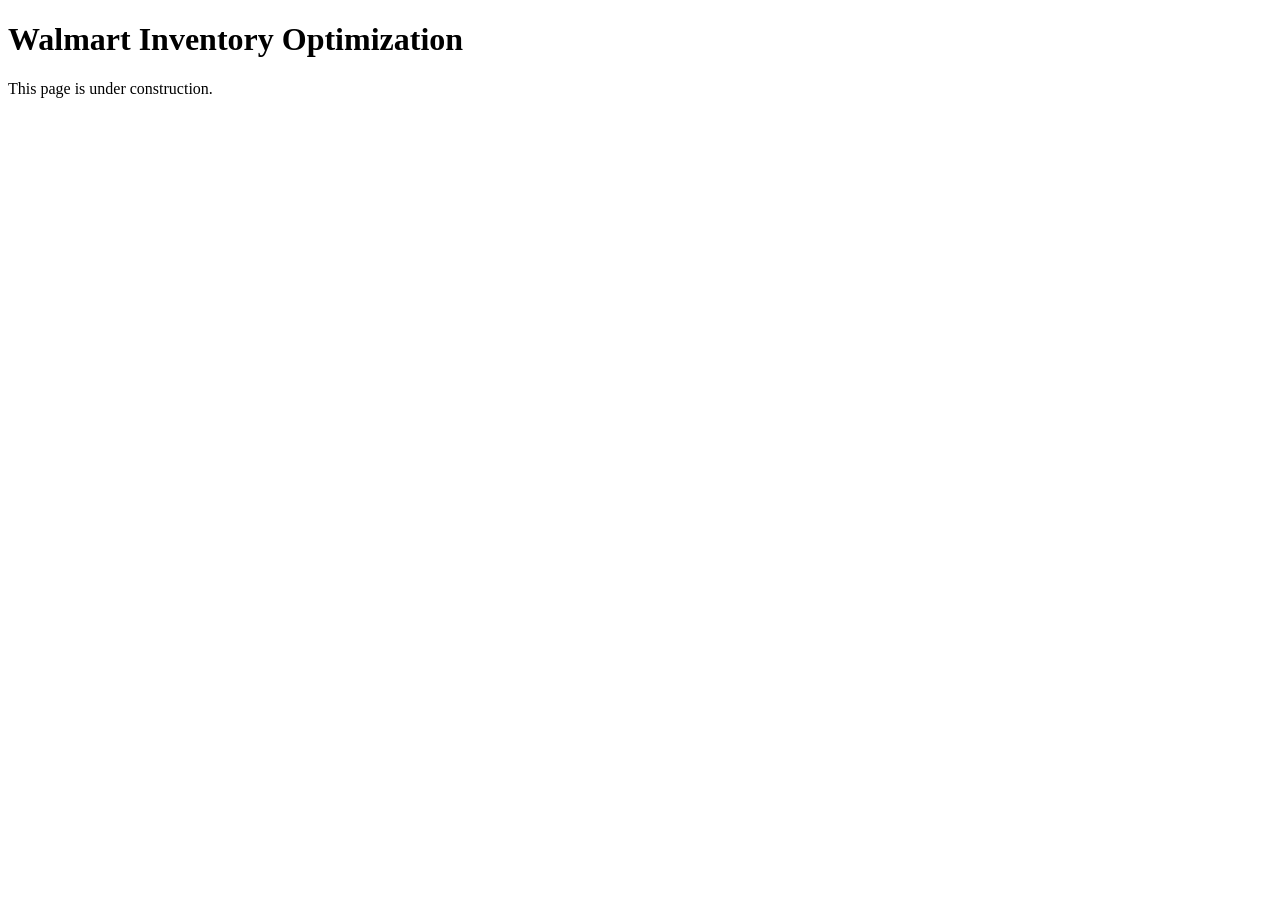
==== projects/walmart.html @ 2b7669af "Create walmart.html" ====
<!DOCTYPE html>
<html lang="en">
<head>
    <meta charset="UTF-8">
    <title>Walmart Project</title>
</head>
<body>

<h1>Walmart Inventory Optimization</h1>

<p>This page is under construction.</p>

</body>
</html>
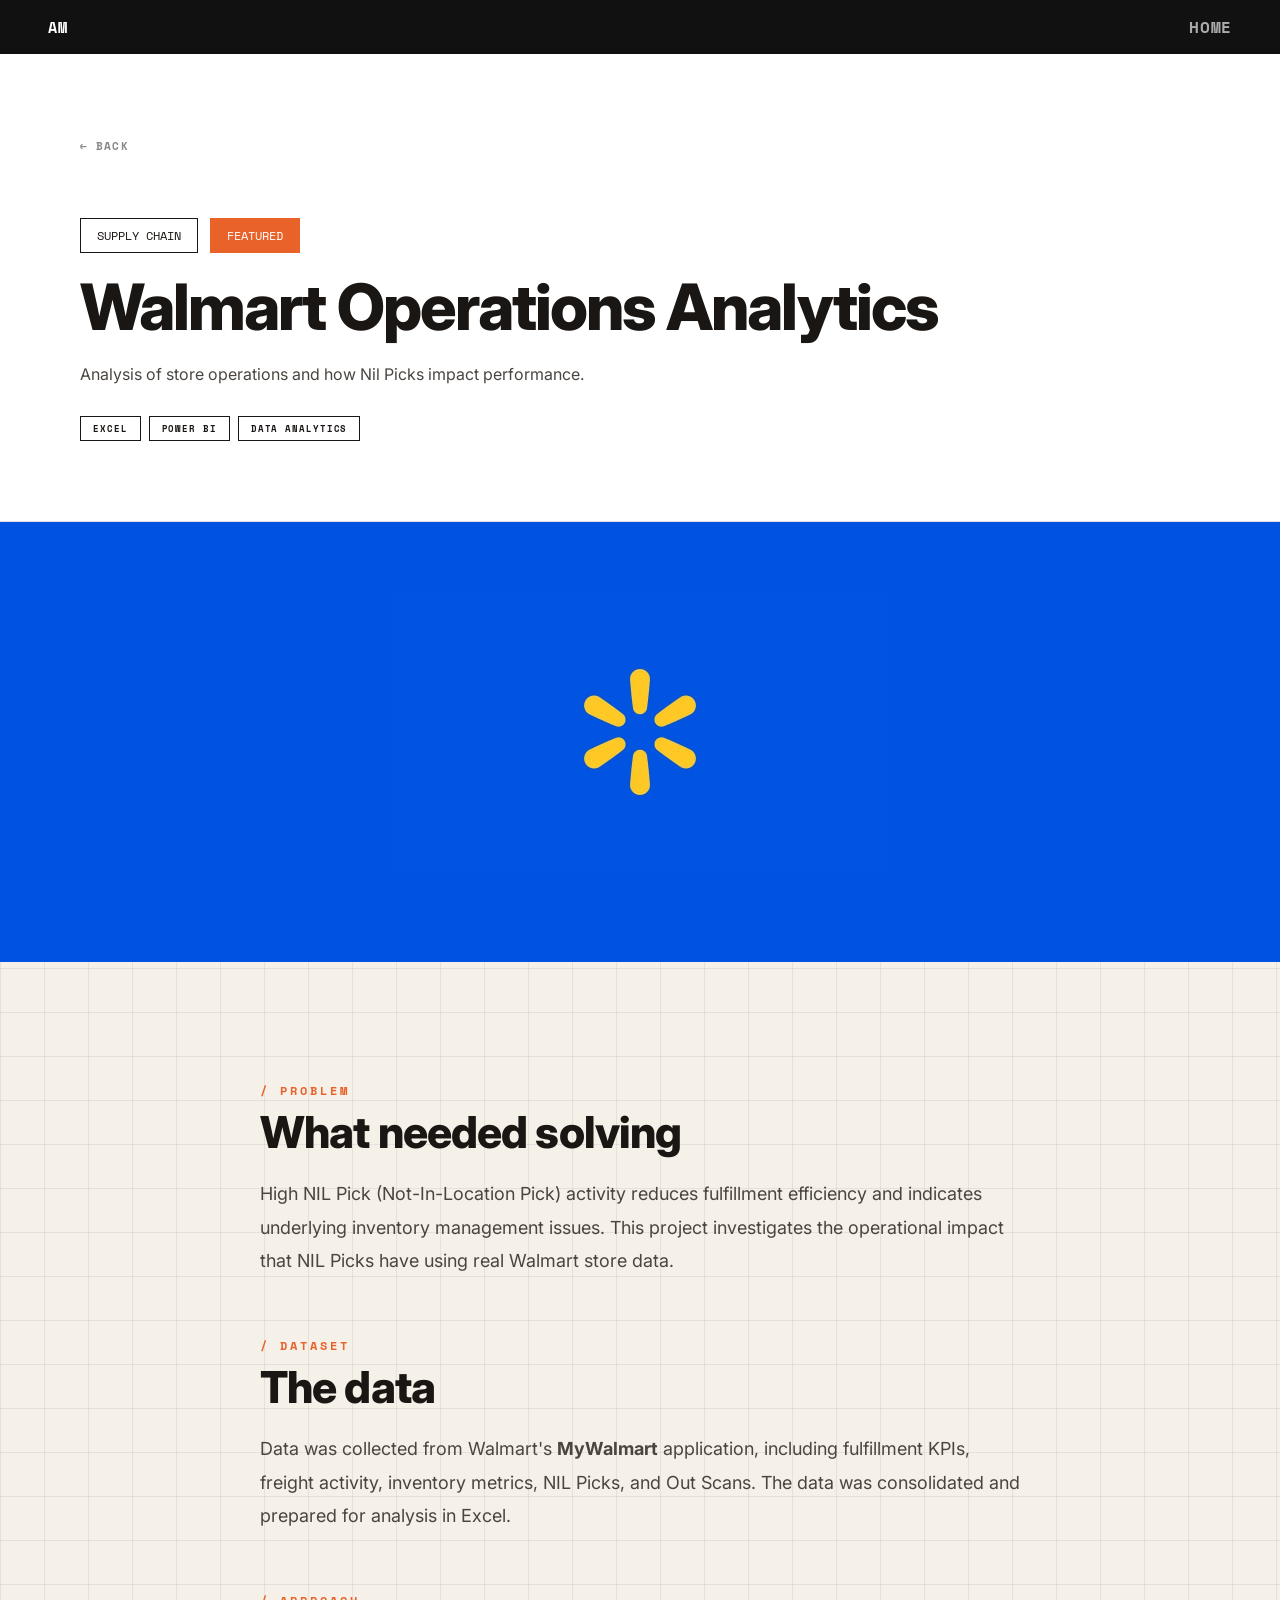
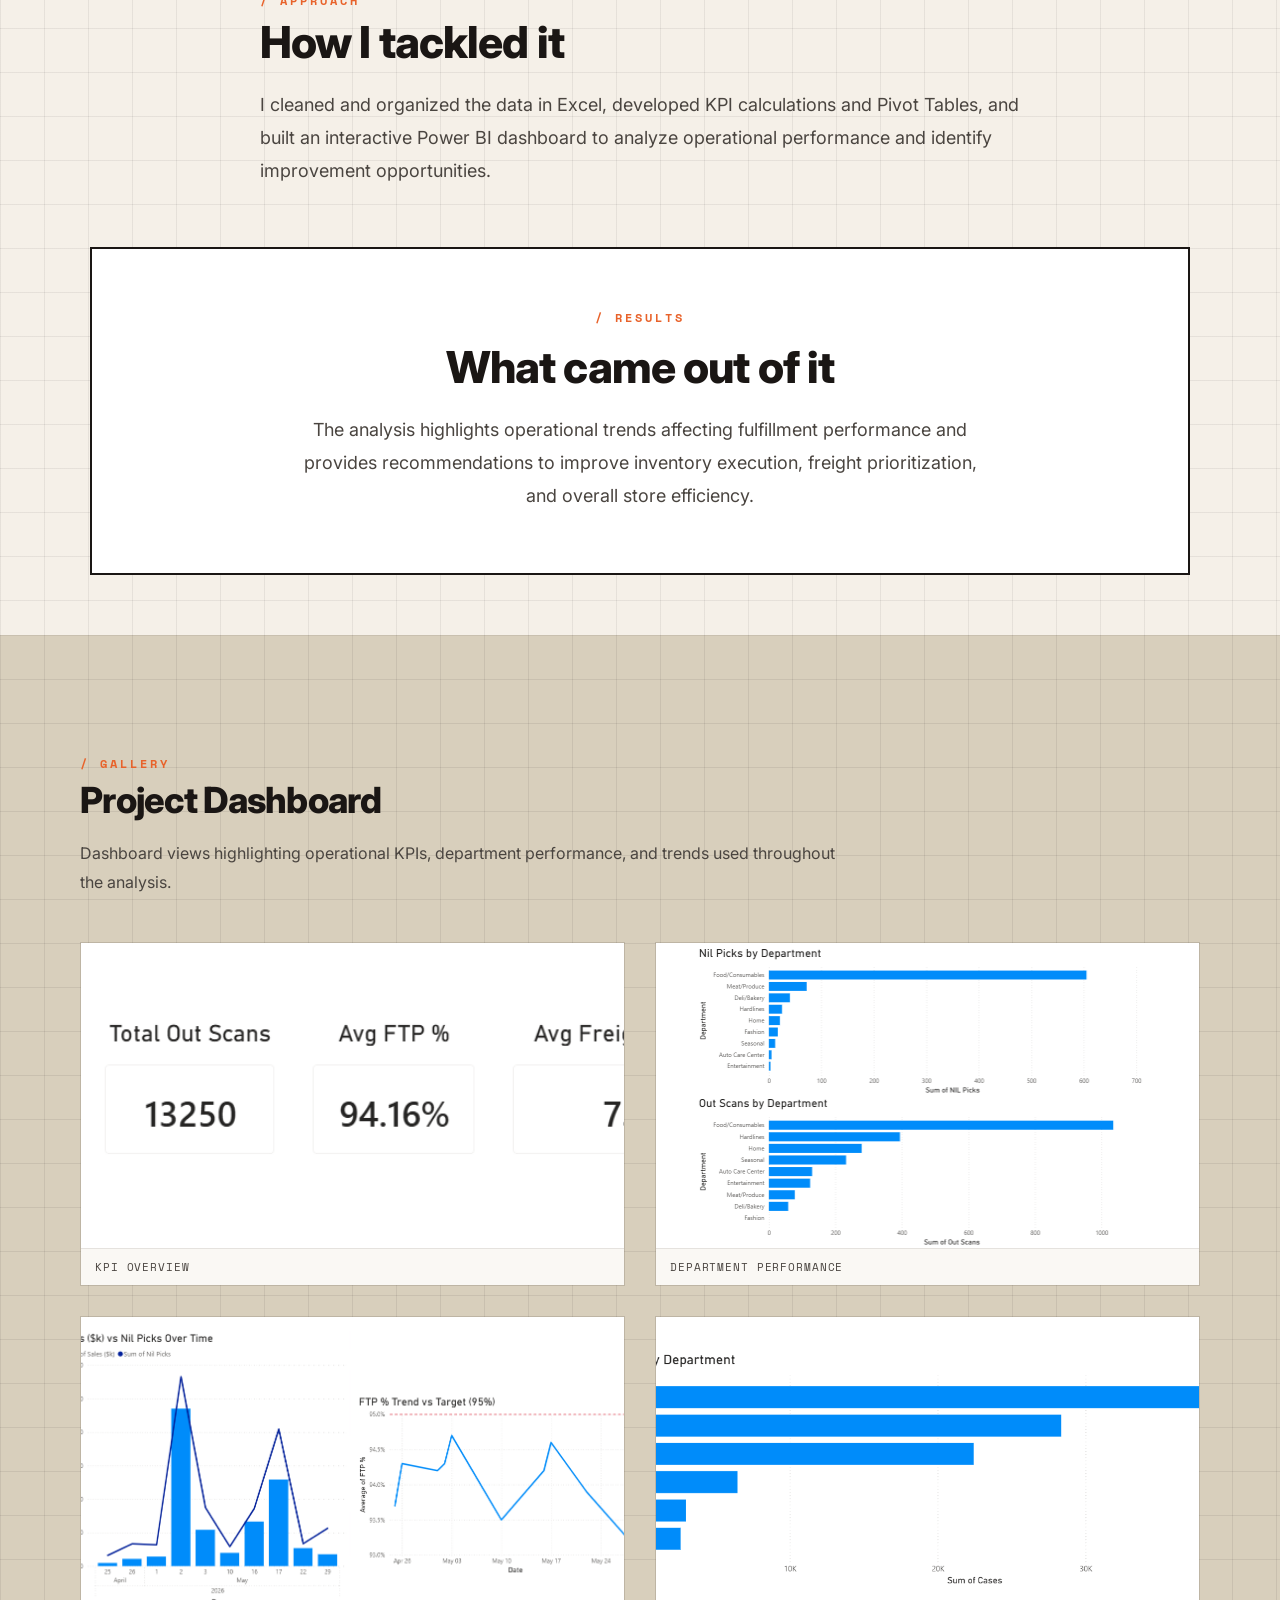
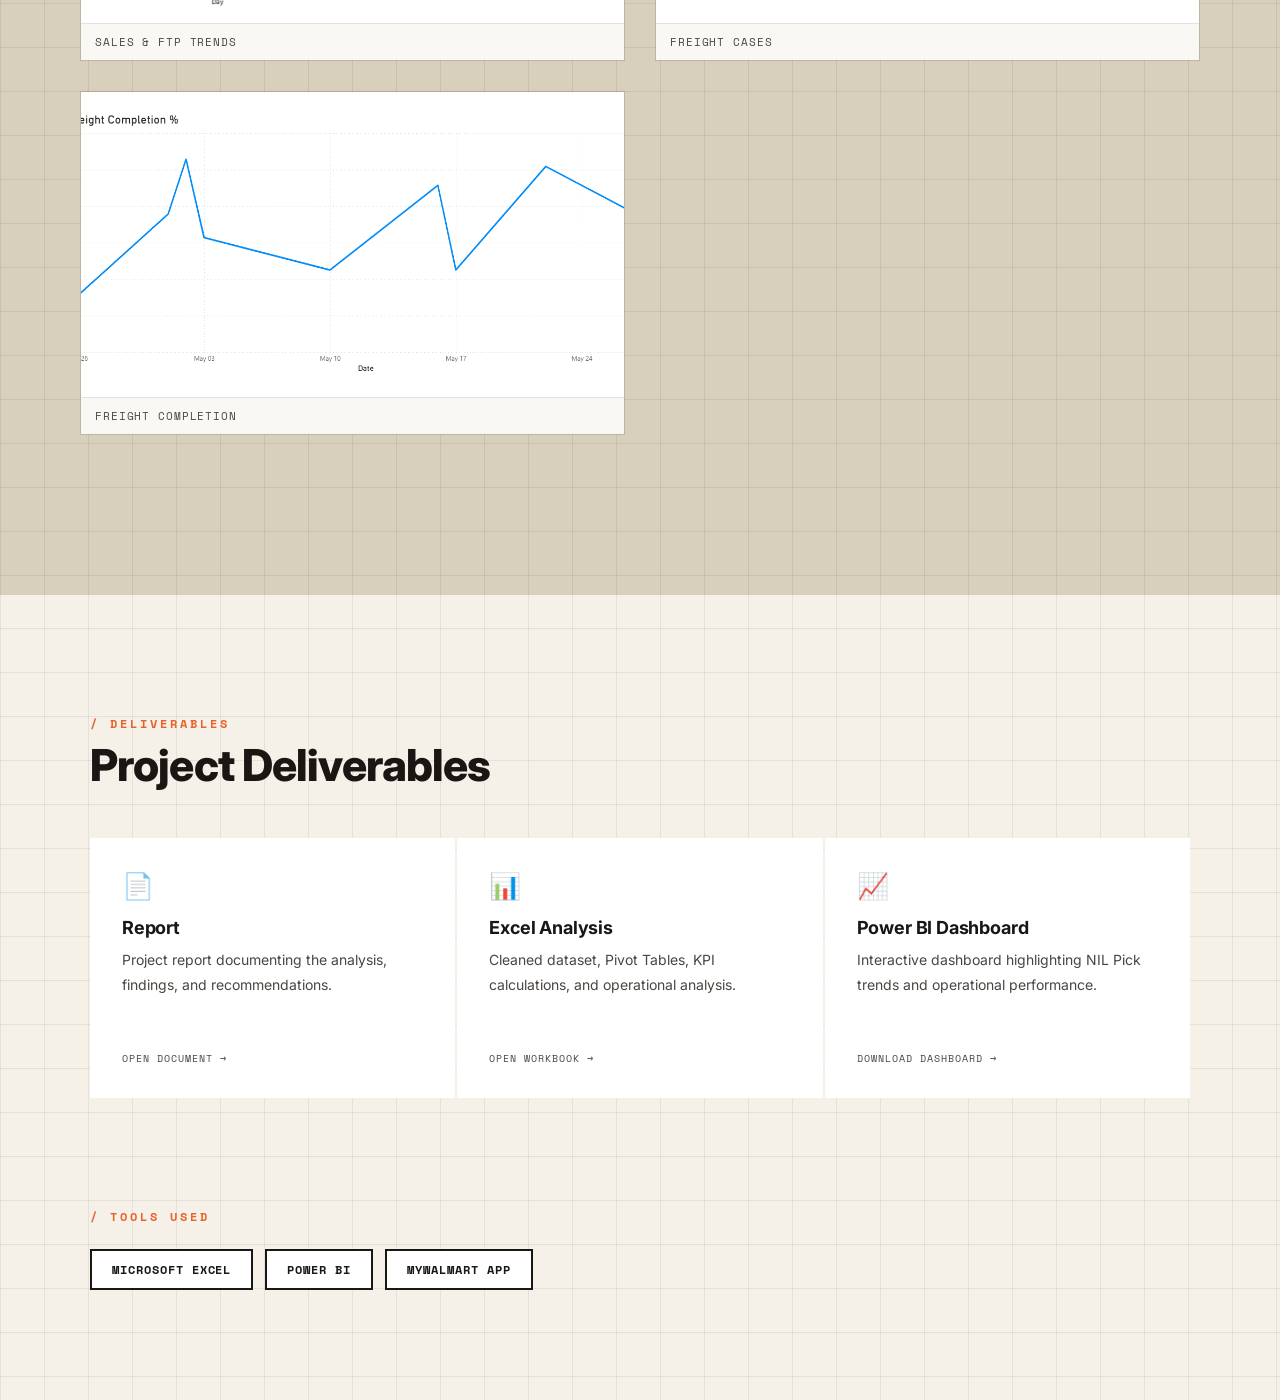
==== commit 4c890a78: "Add files via upload" ====
--- a/projects/walmart.html
+++ b/projects/walmart.html
@@ -2,13 +2,641 @@
 <html lang="en">
 <head>
     <meta charset="UTF-8">
-    <title>Walmart Project</title>
+    <meta name="viewport" content="width=device-width, initial-scale=1.0">
+    <title>Walmart Inventory Optimization</title>
+    <link rel="preconnect" href="https://fonts.googleapis.com" />
+    <link rel="preconnect" href="https://fonts.gstatic.com" crossorigin />
+    <link rel="stylesheet" href="https://fonts.googleapis.com/css2?family=Space+Mono:wght@400;700&family=Inter:wght@400;500;600;700;800&display=swap" />
+    <style>
+        *, *::before, *::after { box-sizing: border-box; margin: 0; padding: 0; }
+        html { scroll-behavior: smooth; }
+
+        /* ── Tokens ── */
+        :root {
+            --bg:        #f5f0e8;
+            --surface:   #ffffff;
+            --ink:       #1a1614;
+            --ink2:      #4a4540;
+            --orange:    #e8622a;
+            --border:    2px solid #1a1614;
+            --border1:   1px solid #1a1614;
+            --font-sans: "Inter", -apple-system, sans-serif;
+            --font-mono: "Space Mono", monospace;
+            --max-w:     1500px;
+        }
+
+        body {
+            margin: 0;
+            font-family: var(--font-sans);
+            background: var(--bg);
+            color: var(--ink);
+            background-image:
+                linear-gradient(rgba(26,22,20,.07) 1px, transparent 1px),
+                linear-gradient(90deg, rgba(26,22,20,.07) 1px, transparent 1px);
+            background-size: 44px 44px;
+            -webkit-font-smoothing: antialiased;
+        }
+
+        .page-wrap {
+            width: min(100% - 64px, var(--max-w));
+            margin: auto;
+        }
+
+        .narrow {
+            max-width: 1100px;
+            margin: auto;
+        }
+
+        .project-hero {
+            padding: 140px 0 110px;
+        }
+        .project-hero .container {
+            max-width: 1300px;
+            margin: 0 auto;
+        }
+        .project-hero-content {
+            width: 900px;
+            margin-left: 0;
+        }
+
+        .project-title {
+            font-size: clamp(68px, 6vw, 110px);
+            font-weight: 800;
+            line-height: 0.95;
+            letter-spacing: -0.05em;
+            color: var(--ink);
+            max-width: 1300px;
+            margin: 20px 0 28px;
+            text-wrap: balance;
+        }
+
+        .project-subtitle {
+            font-size: 22px;
+            line-height: 1.8;
+            max-width: 760px;
+            color: var(--ink2);
+        }
+
+        /* ── Navbar ── */
+        .navbar {
+            background: #111;
+            display: flex;
+            align-items: center;
+            justify-content: space-between;
+            padding: 0 clamp(1.25rem, 4vw, 3rem);
+            height: 54px;
+            position: sticky;
+            top: 0;
+            z-index: 50;
+        }
+        .navbar .logo {
+            font-family: "Space Mono", monospace;
+            font-size: 15px;
+            font-weight: 700;
+            color: #fff;
+            text-decoration: none;
+            letter-spacing: 0.06em;
+        }
+        .navbar a:not(.logo) {
+            font-family: "Space Mono", monospace;
+            font-size: 16px;
+            font-weight: 600;
+            letter-spacing: 0.04em;
+            line-height: 1.5;
+            text-transform: uppercase;
+            color: rgba(255,255,255,0.65);
+            text-decoration: none;
+            transition: color 0.15s ease;
+        }
+        .navbar a:not(.logo):hover { color: #fff; }
+
+        /* ── Hero ── */
+        .hero {
+            background: #ffffff;
+            border-bottom: 1px solid rgba(0,0,0,0.12);
+            padding: 5rem clamp(1.25rem, 4vw, 3rem);
+        }
+        .hero-content {
+            max-width: 760px;
+            margin: 0 auto;
+        }
+        .back-link {
+            font-family: "Space Mono", monospace;
+            font-size: 11px;
+            font-weight: 700;
+            letter-spacing: 0.1em;
+            color: #888;
+            text-decoration: none;
+            display: inline-block;
+            margin-bottom: 1.5rem;
+            transition: color 0.15s ease;
+        }
+        .back-link:hover { color: #2a2a2a; }
+
+        /* ── Project tags ── */
+        .project-tags {
+            display: flex;
+            gap: 12px;
+            margin-top: 40px;
+            flex-wrap: wrap;
+        }
+        .project-tags span {
+            border: var(--border1);
+            padding: 8px 16px;
+            font-family: var(--font-mono);
+            font-size: 12px;
+            text-transform: uppercase;
+            color: var(--ink);
+        }
+        .project-tags span.featured {
+            background: var(--orange);
+            color: #fff;
+            border-color: var(--orange);
+        }
+
+        .hero h1 {
+            font-family: var(--font-sans);
+            font-size: clamp(36px, 6vw, 64px);
+            font-weight: 800;
+            line-height: 1.05;
+            letter-spacing: -0.03em;
+            color: var(--ink);
+            margin-bottom: 1.25rem;
+        }
+        .hero p {
+            font-size: 16px;
+            color: var(--ink2);
+            line-height: 1.75;
+            max-width: 560px;
+            margin-bottom: 1.75rem;
+        }
+        .skill-tags {
+            display: flex;
+            gap: 8px;
+            flex-wrap: wrap;
+        }
+        .skill-tags span {
+            font-family: var(--font-mono);
+            font-size: 9px;
+            font-weight: 700;
+            letter-spacing: 0.1em;
+            text-transform: uppercase;
+            padding: 5px 12px;
+            border: var(--border1);
+            color: var(--ink);
+            background: transparent;
+        }
+
+        /* ── Project banner ── */
+        .project-banner {
+            margin-bottom: 120px;
+            background: #0053E2;
+        }
+        .project-banner img {
+            width: 100%;
+            display: block;
+            border: none;
+        }
+
+        /* ── Walmart logo ── */
+        .logo-container {
+            display: flex;
+            justify-content: center;
+            align-items: center;
+            padding: 50px 0 70px;
+        }
+        .walmart-logo {
+            width: 420px;
+            max-width: 100%;
+            max-height: 280px;
+            height: auto;
+            display: block;
+            object-fit: contain;
+        }
+
+        /* ── Walmart Logo ── */
+        .logo-container {
+            display: flex;
+            justify-content: center;
+            align-items: center;
+            padding: 70px 0 90px;
+        }
+        .walmart-logo {
+            width: 420px;
+            height: auto;
+            display: block;
+        }
+
+        /* ── Project content ── */
+        .project-content section {
+            margin-bottom: 110px;
+        }
+        
+        .project-content h2 {
+            font-size: 52px;
+            font-weight: 800;
+            letter-spacing: -0.02em;
+            line-height: 1.05;
+            margin: 12px 0 30px;
+            color: var(--ink);
+        }
+        .project-content p {
+            font-size: 20px;
+            line-height: 1.8;
+            max-width: 780px;
+            color: var(--ink2);
+        }
+
+        /* Smaller type inside project-section blocks */
+        .project-section h2 {
+            font-size: 44px;
+            margin: 10px 0 22px;
+        }
+        .project-section p {
+            font-size: 18px;
+            line-height: 1.85;
+        }
+
+        /* ── Project sections ── */
+        .project-section {
+            margin-bottom: 60px;
+        }
+        .section-label {
+            color: var(--orange);
+            font-size: 12px;
+            letter-spacing: 3px;
+            font-weight: 700;
+            font-family: var(--font-mono);
+            text-transform: uppercase;
+            display: block;
+            margin-bottom: 0.5rem;
+        }
+
+        .section-title {
+            color: var(--orange);
+            font-size: 12px;
+            letter-spacing: 3px;
+            font-weight: 700;
+            font-family: var(--font-mono);
+            text-transform: uppercase;
+            display: block;
+            margin-bottom: 0.5rem;
+        }
+
+        /* ── Highlight box (results) ── */
+        .highlight-box {
+            border: var(--border);
+            background: white;
+            padding: 60px;
+            display: flex;
+            flex-direction: column;
+            align-items: center;
+            text-align: center;
+        }
+        .highlight-box p {
+            max-width: 680px;
+        }
+
+        /* ── Gallery ── */
+        .gallery-section {
+            width: 100%;
+            padding-top: 120px;
+            padding-bottom: 160px;
+            background: #d8cfbc;
+            background-image:
+                linear-gradient(rgba(0,0,0,.07) 1px, transparent 1px),
+                linear-gradient(90deg, rgba(0,0,0,.07) 1px, transparent 1px);
+            background-size: 44px 44px;
+        }
+
+        .project-content + .project-content {
+            padding-top: 120px;
+        }
+        .gallery-container {
+            max-width: 1400px;
+            margin: 0 auto;
+            padding: 0 80px;
+            background: transparent;
+            border: none;
+            box-shadow: none;
+        }
+        .gallery-section h2 {
+            font-size: 36px;
+            font-weight: 800;
+            line-height: 1.05;
+            letter-spacing: -0.02em;
+            margin: 10px 0 20px;
+            color: var(--ink);
+        }
+        .gallery-intro {
+            max-width: 780px;
+            margin: 0 0 45px;
+            font-size: 16px;
+            line-height: 1.8;
+            color: var(--ink2);
+        }
+        .gallery-grid {
+            background: transparent;
+            border: none;
+            box-shadow: none;
+            padding: 0;
+            width: 100%;
+            max-width: 1400px;
+            margin: 0 auto;
+            display: grid;
+            grid-template-columns: repeat(2, 1fr);
+            gap: 30px;
+        }
+        .gallery-item {
+            background: transparent;
+            border: none;
+            box-shadow: none;
+            overflow: hidden;
+        }
+        .gallery-card {
+            display: block;
+            text-decoration: none;
+            color: var(--ink);
+            border: 1px solid rgba(42,37,32,.15);
+            overflow: hidden;
+            transition: .35s ease;
+        }
+        .gallery-card:hover {
+            transform: translateY(-6px);
+            box-shadow: 0 18px 35px rgba(0,0,0,.08);
+            border-color: #ff5b2e;
+        }
+        .gallery-card img {
+            width: 100%;
+            display: block;
+            aspect-ratio: 16/9;
+            object-fit: cover;
+            background: #e8e4db;
+        }
+        .gallery-card span {
+            display: block;
+            padding: 10px 14px;
+            font-family: var(--font-mono);
+            font-size: 11px;
+            letter-spacing: 0.08em;
+            text-transform: uppercase;
+            color: var(--ink2);
+            border-top: 1px solid rgba(42,37,32,.1);
+            background: #faf8f4;
+        }
+        @media (max-width: 900px) {
+            .gallery-grid { grid-template-columns: 1fr; }
+        }
+
+        /* ── Downloads ── */
+        .downloads {
+            display: flex;
+            flex-direction: column;
+        }
+        .downloads a {
+            display: flex;
+            justify-content: space-between;
+            padding: 24px 0;
+            border-bottom: var(--border1);
+            text-decoration: none;
+            color: var(--ink);
+            font-weight: 600;
+            font-size: 15px;
+            transition: padding-left .25s, color .25s;
+        }
+        .downloads a:first-child { border-top: var(--border1); }
+        .downloads a:hover { padding-left: 18px; color: var(--orange); }
+
+        /* ── Deliverables ── */
+        /* ── Deliverables grid ── */
+        .deliverables-grid {
+            margin-top: 50px;
+            display: grid;
+            grid-template-columns: repeat(auto-fit, minmax(280px, 1fr));
+            gap: 2px;
+            background: var(--border1);
+        }
+        .deliverable-card {
+            background: var(--surface);
+            border: none;
+            padding: 2rem;
+            text-decoration: none;
+            color: var(--ink);
+            display: flex;
+            flex-direction: column;
+            min-height: 260px;
+            position: relative;
+            transition: all .3s ease;
+        }
+        .deliverable-card:hover {
+            background: #75B887;
+            transform: translate(-6px, -6px);
+            box-shadow: 6px 6px 0 #111111;
+            z-index: 1;
+        }
+        .deliverable-card:hover .deliverable-card-arrow { color: var(--orange); }
+        .deliverable-icon {
+            font-size: 1.6rem;
+            margin-bottom: 1rem;
+        }
+        .deliverable-card h3 {
+            font-family: var(--font-sans);
+            font-size: 18px;
+            font-weight: 700;
+            letter-spacing: -0.01em;
+            color: var(--ink);
+            margin-bottom: 10px;
+        }
+        .deliverable-card p {
+            font-size: 14px;
+            color: var(--ink2);
+            line-height: 1.75;
+            flex: 1;
+        }
+        .deliverable-card span {
+            margin-top: 1.5rem;
+            font-family: var(--font-mono);
+            font-size: 10px;
+            text-transform: uppercase;
+            letter-spacing: .1em;
+            color: var(--ink2);
+            transition: color .2s;
+        }
+        .deliverable-card:hover span,
+        .deliverable-card:hover h3,
+        .deliverable-card:hover p { color: var(--ink); }
+
+        /* ── Tools ── */
+        .tools {
+            display: flex;
+            gap: 12px;
+            flex-wrap: wrap;
+            margin-top: 1.5rem;
+        }
+        .tools span {
+            font-family: var(--font-mono);
+            font-size: 12px;
+            font-weight: 700;
+            letter-spacing: 0.08em;
+            text-transform: uppercase;
+            color: var(--ink);
+            background: var(--surface);
+            border: 2px solid var(--ink);
+            padding: 10px 20px;
+            transition: background 0.2s ease, color 0.2s ease;
+        }
+        .tools span:hover {
+            background: var(--ink);
+            color: var(--surface);
+        }
+
+        /* ── Responsive ── */
+        @media (max-width: 860px) {
+            .content { width: 100%; padding: 60px clamp(1.25rem, 4vw, 2.5rem); }
+            .hero { padding: 3.5rem clamp(1.25rem, 4vw, 2.5rem); }
+            .content h2 { font-size: 36px; }
+        }
+        @media (max-width: 520px) {
+            .hero h1 { font-size: 32px; }
+            .content h2 { font-size: 28px; }
+            .results { padding: 28px 20px; }
+        }
+    </style>
 </head>
 <body>
 
-<h1>Walmart Inventory Optimization</h1>
-
-<p>This page is under construction.</p>
+<header class="navbar">
+    <a href="../index.html" class="logo">AM</a>
+    <a href="../index.html">HOME</a>
+</header>
+
+<section class="hero project-hero">
+    <div class="container page-wrap">
+        <div class="project-hero-content">
+        <a href="../index.html" class="back-link">← BACK</a>
+        <div class="project-tags">
+            <span>SUPPLY CHAIN</span>
+            <span class="featured">FEATURED</span>
+        </div>
+        <h1 class="project-title">Walmart Operations Analytics</h1>
+        <p class="project-subtitle">Analysis of store operations and how Nil Picks impact performance.</p>
+        <div class="skill-tags">
+            <span>EXCEL</span>
+            <span>POWER BI</span>
+            <span>DATA ANALYTICS</span>
+        </div>
+        </div>
+    </div>
+</section>
+
+<section class="project-banner">
+    <div class="page-wrap">
+        <div class="logo-container">
+            <img src="[data-uri]" alt="Walmart Logo" class="walmart-logo">
+        </div>
+    </div>
+</section>
+
+<main class="project-content page-wrap narrow">
+
+    <!-- PROBLEM -->
+    <div class="project-section" style="max-width:760px;margin-left:auto;margin-right:auto;">
+        <span class="section-label">/ PROBLEM</span>
+        <h2>What needed solving</h2>
+        <p>High NIL Pick (Not-In-Location Pick) activity reduces fulfillment efficiency and indicates underlying inventory management issues. This project investigates the operational impact that NIL Picks have using real Walmart store data.</p>
+    </div>
+
+    <!-- DATASET -->
+    <div class="project-section" style="max-width:760px;margin-left:auto;margin-right:auto;">
+        <span class="section-label">/ DATASET</span>
+        <h2>The data</h2>
+        <p>Data was collected from Walmart's <strong>MyWalmart</strong> application, including fulfillment KPIs, freight activity, inventory metrics, NIL Picks, and Out Scans. The data was consolidated and prepared for analysis in Excel.</p>
+    </div>
+
+    <!-- APPROACH -->
+    <div class="project-section" style="max-width:760px;margin-left:auto;margin-right:auto;">
+        <span class="section-label">/ APPROACH</span>
+        <h2>How I tackled it</h2>
+        <p>I cleaned and organized the data in Excel, developed KPI calculations and Pivot Tables, and built an interactive Power BI dashboard to analyze operational performance and identify improvement opportunities.</p>
+    </div>
+
+    <!-- RESULTS -->
+    <div class="project-section highlight-box">
+        <span class="section-label">/ RESULTS</span>
+        <h2>What came out of it</h2>
+        <p>The analysis highlights operational trends affecting fulfillment performance and provides recommendations to improve inventory execution, freight prioritization, and overall store efficiency.</p>
+    </div>
+
+</main>
+
+<!-- GALLERY -->
+    <section class="gallery-section" id="gallery">
+        <div class="gallery-container">
+            <span class="section-label">/ GALLERY</span>
+            <h2>Project Dashboard</h2>
+            <p class="gallery-intro">Dashboard views highlighting operational KPIs, department performance, and trends used throughout the analysis.</p>
+            <div class="gallery-grid">
+            <a href="images/kpi-overview.png" target="_blank" class="gallery-card">
+                <img src="images/kpi-overview.png" alt="KPI Overview">
+                <span>KPI Overview</span>
+            </a>
+            <a href="images/department-performance.png" target="_blank" class="gallery-card">
+                <img src="images/department-performance.png" alt="Department Performance">
+                <span>Department Performance</span>
+            </a>
+            <a href="images/sales-ftp-trends.png" target="_blank" class="gallery-card">
+                <img src="images/sales-ftp-trends.png" alt="Sales &amp; FTP Trends">
+                <span>Sales &amp; FTP Trends</span>
+            </a>
+            <a href="images/freight-cases.png" target="_blank" class="gallery-card">
+                <img src="images/freight-cases.png" alt="Freight Cases">
+                <span>Freight Cases</span>
+            </a>
+            <a href="images/freight-completion.png" target="_blank" class="gallery-card">
+                <img src="images/freight-completion.png" alt="Freight Completion">
+                <span>Freight Completion</span>
+            </a>
+        </div>
+    </section>
+
+<section class="project-content page-wrap narrow" style="padding-top: 120px;">
+
+    <section class="project-section">
+        <span class="section-label">/ DELIVERABLES</span>
+        <h2>Project Deliverables</h2>
+        <div class="deliverables-grid">
+            <!-- REPORT -->
+            <a href="files/Walmart Operational Analytics Project Report Angel Molina.docx" class="deliverable-card">
+                <div class="deliverable-icon">📄</div>
+                <h3>Report</h3>
+                <p>Project report documenting the analysis, findings, and recommendations.</p>
+                <span>Open Document →</span>
+            </a>
+            <a href="files/Walmart Operations Analytics Angel Molina.xlsx" class="deliverable-card">
+                <div class="deliverable-icon">📊</div>
+                <h3>Excel Analysis</h3>
+                <p>Cleaned dataset, Pivot Tables, KPI calculations, and operational analysis.</p>
+                <span>Open Workbook →</span>
+            </a>
+            <a href="files/Walmart OPD Dashboard Angel Molina.pbix" class="deliverable-card">
+                <div class="deliverable-icon">📈</div>
+                <h3>Power BI Dashboard</h3>
+                <p>Interactive dashboard highlighting NIL Pick trends and operational performance.</p>
+                <span>Download Dashboard →</span>
+            </a>
+        </div>
+    </section>
+
+    <section>
+        <span class="section-title">/ TOOLS USED</span>
+        <div class="tools">
+            <span>Microsoft Excel</span>
+            <span>Power BI</span>
+            <span>MyWalmart App</span>
+        </div>
+    </section>
+
+</section>
 
 </body>
 </html>
